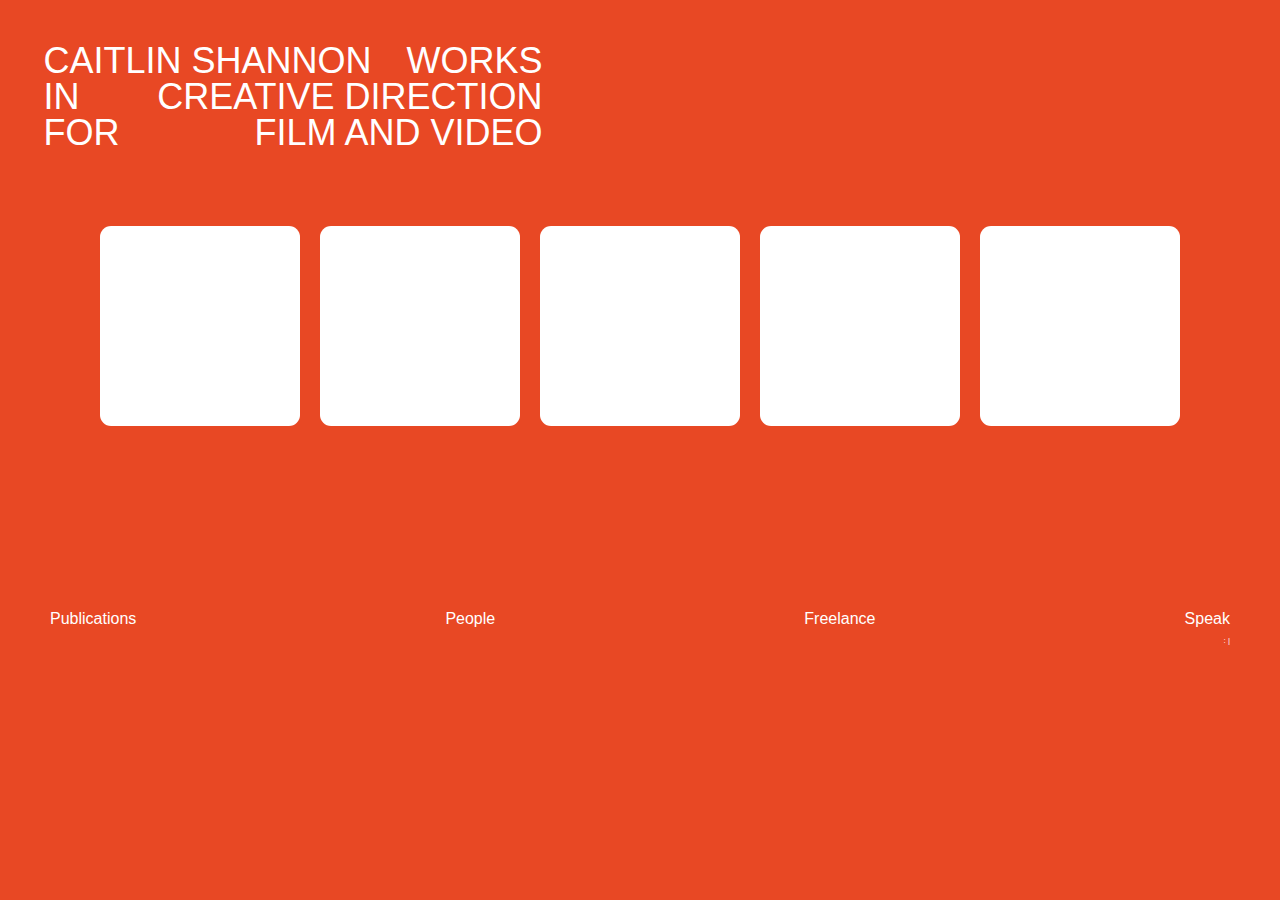
==== index.html @ 716626b8 "footer" ====
<!DOCTYPE html>
<html>
    <head>
      <title> Caitlin Shannon </title>
      <meta name="viewport" content="width=device-width,initial-scale=1.0">
      <link rel="stylesheet" href="css/reset.css">
      <link rel="stylesheet" href="css/style.css">
      <link href="https://maxcdn.bootstrapcdn.com/font-awesome/4.6.3/css/font-awesome.min.css" rel="stylesheet" integrity="sha384-T8Gy5hrqNKT+hzMclPo118YTQO6cYprQmhrYwIiQ/3axmI1hQomh7Ud2hPOy8SP1" crossorigin="anonymous">
    </head>

<body>
    <div class='container'>
        <header>
          <div class="heading">
              <h1 id='hidden-text' class='email-me'>caitlinanneshannon@gmail.com</h1>
          </div>
            <div class='heading'>
              <h1 id='name'>CAITLIN SHANNON</h1><h1>WORKS</h1>
            </div>
            <div class='heading'>
              <h1> IN </h1><h1>CREATIVE DIRECTION</h1>
            </div>
            <div class='heading'>
              <h1> FOR </h1><h1>FILM AND VIDEO</h1>
            </div>
        </header>

        <div class='film-content-wrapper desktop'>
          <div class='film-content'>
              <div class='film-box' id='film1'>
                <i class="fa-play fa" aria-hidden="true"></i>
                <iframe id='oats' src="https://player.vimeo.com/video/178778944?color=ffda46&title=0&byline=0&portrait=0" width="1000" height="563" frameborder="0" webkitallowfullscreen mozallowfullscreen allowfullscreen></iframe>
                <div class='hidden' id='oats-description'>
                  <a href='oats.html'> <p>Made with Anna Downie for Oats the Label</p> </a>
                </div>
              </div>


              <div class='film-box' id='film2'>
                <i class="fa-play fa" aria-hidden="true"></i>
                <iframe id='otis' src="https://player.vimeo.com/video/182470592?color=ffda46&title=0&byline=0&portrait=0" width="1000" height="667" frameborder="0" webkitallowfullscreen mozallowfullscreen allowfullscreen></iframe>
                <div class='hidden' id='otis-description'>
                  <a href='otis.html'><p> Otis Armada </p></a>
                </div>
              </div>

              <div class='film-box' id='film3'>
                <i class="fa-play fa" aria-hidden="true"></i>
                <iframe id='saatsuma' src="https://player.vimeo.com/video/181444154?&color=ffda46&byline=0&portrait=0" width="600" height="401" frameborder="0" webkitallowfullscreen mozallowfullscreen allowfullscreen></iframe>
                <div class='hidden' id='saatsuma-description'>
                <a href='satsuma.html'>  <p><u> Saatsuma</u> music video<br>
                  Co-Directed with Anna Downie</p></a>
                </div>
              </div>

              <div class='film-box' id='film4'>
                <i class="fa-play fa" aria-hidden="true"></i>
                <iframe id= 'sister' src="https://player.vimeo.com/video/158916520?autoplay=1color=ffda46&title=0&byline=0&portrait=0" width="1000" height="563" frameborder="0" webkitallowfullscreen mozallowfullscreen allowfullscreen></iframe>

                <div class='hidden' id='sister-description'>
                  <a href='sister.html'><p> Super 16mm film <br>
                  Made with Gianna Mazzeo for <u>Sister Studios</u> </p></a>
                </div>
              </div>


              <div class='film-box' id='film5'>
                <i class="fa-play fa" aria-hidden="true"></i>
                <iframe id='henrik' src="https://player.vimeo.com/video/139910983?color=ffda46&title=0&byline=0&portrait=0" width="1000" height="563" frameborder="0" webkitallowfullscreen mozallowfullscreen allowfullscreen></iframe>
                <div class='hidden' id='henrik-description'>
                  <a href='henrik.html'<p> Production with Cyan Studios for Henrik Vibskov </p></a>
                </div>
              </div>
          </div>
        </div>


    <div class='footer'>
      <div class= 'bottomNav'>
        <div>
          <h3 id='publicationsButton' class='navButton'>Publications <i class="fa-arrow-down fa"  aria-hidden="true"></i></h3>
          <div id='publications' class='hidden'>
            <ul><a href='http://www.coeval-magazine.com/coeval/farewell-to-summer'target="_blank">Coeval Magazine 'Sister Studios'</a></ul>
            <ul><a href='http://www.coeval-magazine.com/coeval/brutalist-order?rq=otis'target="_blank">Coeval Magazine 'Otis Armada'</a></ul>
            <ul><a href='http://www.theage.com.au/national/education/agents-of-change-step-up-and-out-20141005-10kfon.html'target="_blank"> The Age</a></ul>
            <ul>Tone Deaf Magazine</ul>
            <ul><a href='http://www.just-magazine.com/short-film-farewell-to-summer-for-sister/'target="_blank"> Just Magazine</a></ul>
            <ul><a href='http://www.campaignbrief.com/2014/10/rmit-advertising-students-inte.html'target="_blank"> Campaign Brief</a></ul>
            <ul><a href='http://aevoe.com.au/works/sister-studios'target="_blank"> Aevoe</a> </ul>
            <ul><a href='http://www.smh.com.au/national/education/agents-of-change-step-up-and-out-20141001-10kfon.html'target="_blank">Sydney Morning Herald</a></ul>
          </div>
        </div>
        <div>
          <h3 id='collaboratorsButton' class='navButton'>  People <i class="fa-arrow-down fa"  aria-hidden="true"></i></h3>
          <div id='collaborators'class='hidden'>
            <ul><a href='https://annadownie.com/'target="_blank">Anna Downie</a></ul>
            <ul><a href='https://m.soundcloud.com/makimo-1'target="_blank"> Max Shannon</a></ul>
            <ul><a href='http://giannamazzeo.com/'target="_blank"> Gianna Mazzeo</a></ul>
            <ul><a href='http://honeyfingers.com.au/'target="_blank"> Honey Fingers </a></ul>
            <ul><a href='http://lurchandchief.tumblr.com/'target="_blank"> Hayden Sommerville</a></ul>
          </div>
        </div>
        <div>
          <h3 id='freelanceButton' class='navButton'> Freelance <i class="fa-arrow-down fa" aria-hidden="true"></i></h3>
          <div id='freelance' class='hidden'>
            <ul><a href='http://www.cocoandmaximilian.com'target="_blank">COCOandMAXIMILIAN</a> </ul>
            <ul><a href='http://toothandclaw.com.au'target='_blank'>Tooth & Claw</a> </ul>
            <ul><a href'http://cyanstudios.tumblr.com'target='_blank'>Cyan Studios, Copenhagen</a> </ul>
            <ul><a href='http://marmalademelbourne.com'target='_blank'>Marmalade,  Melbourne</a></ul>
          </div>
        </div>
        <div>
          <h3 id='speakButton' class='navButton'> Speak <i class="fa-arrow-down fa"  aria-hidden="true"></i></h3>
            <div id='speak' class='hidden'>
            <ul class='email-me'>caitlinanneshannon@gmail.com</ul>
            <ul>+6143 393 0318</ul>
          </div>
        </div>
      </div>
      <div><h6 class='georgieCredit'>: |</h6> <h6 class='showGeorgie'>website by Georgie Brown </h6></div>
    </div>

    <script src="https://code.jquery.com/jquery-3.1.1.js"   integrity="sha256-16cdPddA6VdVInumRGo6IbivbERE8p7CQR3HzTBuELA="   crossorigin="anonymous"></script>
    <link href="https://maxcdn.bootstrapcdn.com/font-awesome/4.6.3/css/font-awesome.min.css" rel="stylesheet" integrity="sha384-T8Gy5hrqNKT+hzMclPo118YTQO6cYprQmhrYwIiQ/3axmI1hQomh7Ud2hPOy8SP1" crossorigin="anonymous">
    <script src='js/index.js'></script>

  </body>
</html>
---- css/style.css ----
/*@media only screen and (min-width: 500px) {*/

body {
  width: 100%;
  background-color: #e84824;
}

.container {
  width: 100%;
  display: flex;
  flex-direction: column;
  cursror: pointer;


}

header {
  flex-grow: 1;
  width: 39%;
  margin: 3% 0 0 3%;
  padding: 5px;
  display: flex;
  flex-direction: column;
}

.heading {
  display: flex;
  justify-content: space-between;

}

h1 {
  font-size: 36px;
  font-family: sans-serif;
  display: block;
  color: white;
  font-weight: 100;
}

#name:hover {
  text-decoration: underline;
  cursor: pointer;
}

/*#line1 {
  padding: 66px;
}
#line2a {
  padding: 10px;
}

#line2 {
  padding-left: 182px;
}

#line3 {
  padding-left: 265px
}*/


#hidden-text {
  display: none;
  font-size: 17px;
  color: #5075a7;
  font-style: italic;
  text-transform:uppercase;
}

.film-content-wrapper {
  display: flex;
  justify-content: center;
  align-items: center;
  padding: 60px 0 125px 0;
  width: 100%;
}

.film-content {
  width: 88%;
  display: flex;
  justify-content: center;
  flex-wrap: wrap;
  font-size: 80px;

}

p{
  font-size: 16px;
  line-height: 18px;
}

p:hover {
  color: #5075a7;
}

a:hover {
  color: #5075a7;
}

ul:hover {
  color: #5075a7;
}

a {
color: white;
text-decoration: none;}

ul {
color: white;
text-decoration: none;}



.film-box {
  width:200px;
  height: 200px;
  margin: 10px;
  /*height: 301px;*/
  display: inline-block;
  display: flex;
  flex-wrap: wrap;
  flex-direction: column;
  justify-content: center;
  background-color: white;
  align-items: center;
  border-radius: 11px;
  cursor: pointer;
}

/*#film1 {
  width: 400px;
}

#film2 {
  width: 550px;
}

#film3 {
  width: 400px;
}

#film4 {
  width: 600px;
}*/
.fa {
  font-size: 56px;
  padding: 25%;
  color: black;

}

#oats {
  display: none;
  width: 381px;
  height: 211px;
  background-color: #f00;
}

#otis {
  display: none;
  width: 307px;
  height: 211px;
  background-color: #f00;
}

#saatsuma {
  display: none;
  width: 403px;
  height: 246px;
}

#sister {
  display: none;
  width: 447px;
  height: 246px;
}

#henrik {
  display: none;
  width: 385px;
  height: 211px;
}

.player .video-wrapper {
    position: absolute;
    background-color: #f00;
  }



.hover {
  background-color: transparent;
  width:auto;
  display: inline-table;
}

.hidden {
  display: none;
  font-size: 12px;
  font-family: sans-serif;
  padding: 20px 0;
  color: white;
}

/*p {
  font-size: 12px;
}*/

.footer {
  padding: 50px;
  padding-bottom: 20px;
  display: flex;
  flex-direction: column;
  justify-content: space-between;
  color: white;
  font-family: sans-serif;

}

.clients {
  display:inline-block;
  padding: 25px;
}

h3 {
  font-size: 14px
  color: white;
}

h3:hover {
  text-decoration: underline;
}

a {
  line-height:25px;
  font-size: 16px;
  cursor: pointer;
}

ul {
  line-height:25px;
  font-size: 16px;
  cursor: pointer;
}

.website {
  display: flex;
  justify-content: flex-end;

}

.clientsDropdown{
  display:none;
}

.bottomNav {
  display: flex;
  flex-direction: row;
  justify-content: space-between;
}

.navButton {
  cursor:pointer;
  transition-timing-function: ease;
  transition-duration: 2s;
}

.fa-arrow-down {
  padding: 0;
  font-size: 5px;
  color: white;
}

h3 .fa {
  font-size: 10px;
}

.mobile-film-content-wrapper {
  display: none;
  }

#hidden-text {
  transition-timing-function: ease;
}

h6 {
  font-size: 8px;
  text-align: right;
  margin-top: 10px;
}

.showGeorgie {
  display: none;
}

/*//VIDEO PAGES//*/

  .main-container p:hover{
    color: white;
  }

  .main-container p {
    line-height: 10px;
    font-size: 14px;
    line-height: 36px;
    color: white;
    font-family: sans-serif;
  }

  .exit {
    margin-left: 10px;
  }

  .main-container h1 {
    padding: 20px 20px;
  }

  .main-container {
    display: flex;
    justify-content: center;
    flex-direction: column;
    align-items: center;
  }

  .MainVideo {
    margin: auto;
    max-width: 90%;
    height: 560px;
  }

  .mainHeader{
    margin: 6px;
  }

  .credits {
    width: 70%;
  }

  .logo {
    width: 20px;
    padding: 100px;
  }

  .logo:hover {
    content: src('logo/eggopen.png');
  }

  .screenshot {
    max-width: 80%;
    margin: 20px auto;

  }

  .collage {
    display:flex;
    flex-direction: row;
  }

  #saatsuma1 {
    width: 652px;
    height: 400px;
    margin: 10px;
  }

  .saatsumaCollage{
    height: 195px;
    width: 300px;
    margin: 10px 0 0 0;
  }

  .ontopCollage {
    display: flex;
    flex-direction: column;
  }

@media screen and (max-width: 900px) and (min-width: 200px){
    /*.desktop{
      display: none;
    }*/

    body {
      width: 92%;
      background-color: #e84824;
    }

    .container {
      width: 100%;
      display: flex;
      flex-direction: column;


    }

    header {
      flex-grow: 1;
      width: 100%;
      /*margin: 5px 0 5px 0;*/
      padding: 5px;
      display: flex;
      flex-direction: column;
    }

    .heading {
      display: flex;
      justify-content: space-between;

    }

    h1 {
      font-size: 26px;
      font-family: sans-serif;
      display: block;
      color: white;
      font-weight: 100;
    }

    #name:hover {
      text-decoration: underline;
      cursor: pointer;
    }

    .film-content-wrapper {
    display: flex;
    justify-content: center;
    align-items: center;
    padding: 60px 0 125px 0;
    width: 110%;}


    #hidden-text {
      display: none;
      font-size: 12px;
      color: white;
      font-style: italic;
      text-transform:uppercase;
    }

    .hidden {
      display: none;
      font-size: 12px;
      font-family: sans-serif;
      padding: 20px;
      color: white;

    }

    p {
      font-size: 12px;
    }

    .footer {
      right: 0;
      bottom: 0;
      left: 0;
      padding: 5px;
      padding-bottom: 20px;
      display: flex;
      flex-direction: column;
      justify-content: space-between;
      color: white;
      font-family: sans-serif;
      padding-top: 55px;
      position: inherit;

    }

    .clients {
      display:inline-block;
      padding: 25px;
    }

    h3 {
      font-size: 8px
      color: white;
    }

    a {
      line-height:25px;
      font-size: 10px;
    }

    ul {
      line-height:25px;
      font-size: 10px;
    }

    .website {
      display: flex;
      justify-content: flex-end;

    }

    .clientsDropdown{
      display:none;
    }

    .fa-arrow-down {
      padding: 0;
      font-size: 5px;
      color: white;
    }

    h3 .fa {
      font-size: 10px;
    }

    .mobile-film-content-wrapper{
      width:100%;
    }

    .mobile-film-content {
      width: 100%;
      display: flex;
      justify-content: center;
      flex-direction: column;
    }

    .mobile-film-box {
      padding:5px 0 5px 0;
    }

    p {
      font-size: 16px;
      color: white;
      padding: 5px;
      font-family: sans-serif;

    }

    .bottomNav {
      display: flex;
      flex-direction: column;
      justify-content: space-between;
    }

    .bottomNav div {
      padding:5px;
    }

    h3 {
      font-size: 17px;
    }

    .fa {
    font-size: 8px;
  }

  a {
    line-height: 17px;
    font-size: 8px;
  }

  ul {
    line-height: 17px;
    font-size: 8px;
  }

  p:hover {
    color: #5075a7;
  }

  a:hover {
    color: #5075a7;
  }

  ul:hover {
    color: #5075a7;
  }

  #sister-description{
    padding-left: 50px;
  }


  /*OATS MAIN VIDEO*/

  .OatsMainVideo{
    width: 90%;
    margin: auto;
    height: 196px;

  }
}
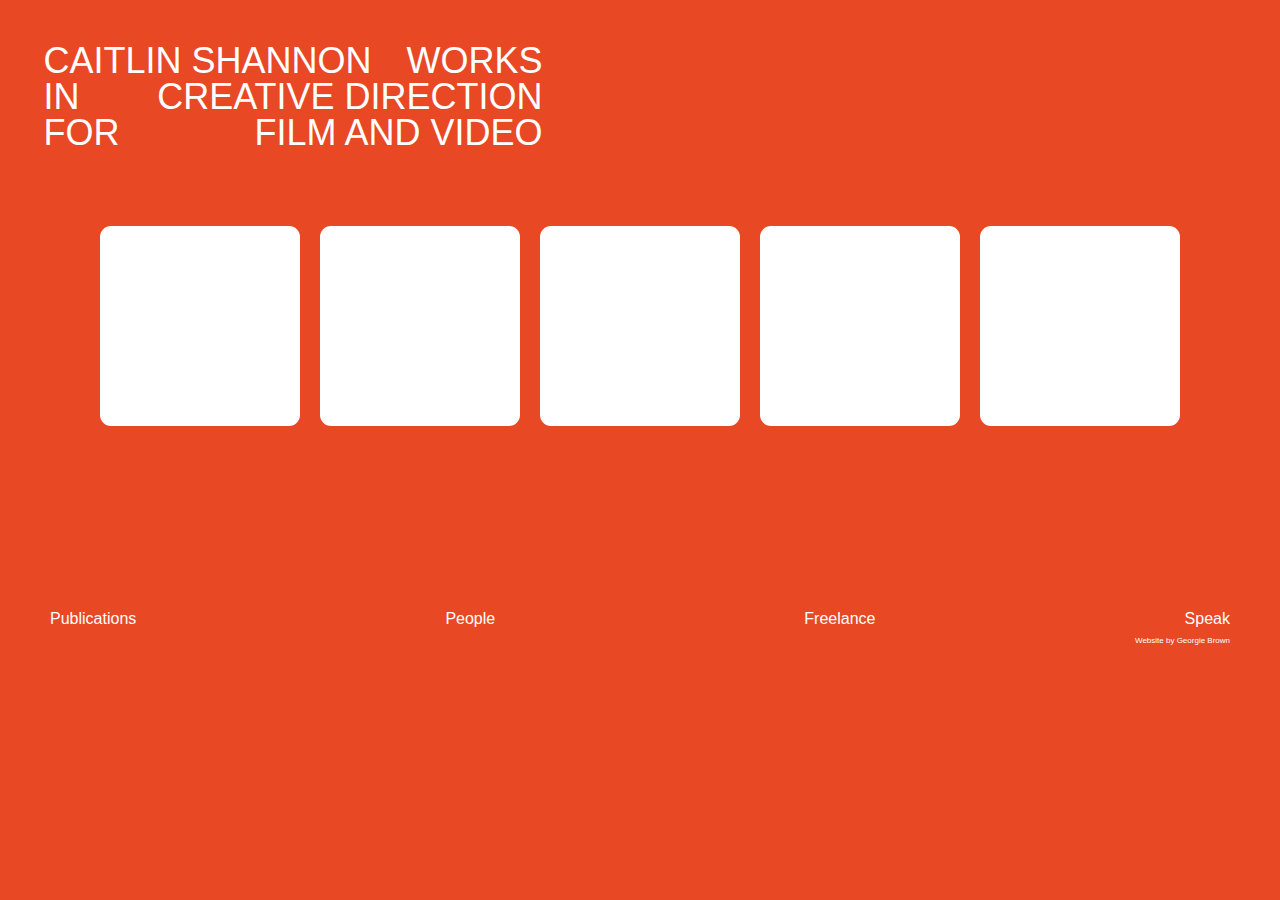
==== commit 7f39a95e: "fixed images" ====
--- a/index.html
+++ b/index.html
@@ -117,7 +117,7 @@
           </div>
         </div>
       </div>
-      <div><h6 class='georgieCredit'>: |</h6> <h6 class='showGeorgie'>website by Georgie Brown </h6></div>
+      <div><h6 class='showGeorgie'>Website by <span class='email-georgie'>Georgie Brown</span> </h6></div>
     </div>
 
     <script src="https://code.jquery.com/jquery-3.1.1.js"   integrity="sha256-16cdPddA6VdVInumRGo6IbivbERE8p7CQR3HzTBuELA="   crossorigin="anonymous"></script>
--- a/css/style.css
+++ b/css/style.css
@@ -286,11 +286,15 @@
   font-size: 8px;
   text-align: right;
   margin-top: 10px;
-}
-
-.showGeorgie {
-  display: none;
-}
+
+}
+
+.email-georgie:hover {
+  text-decoration: underline;
+  cursor: pointer;
+}
+
+
 
 /*//VIDEO PAGES//*/
 
@@ -323,7 +327,7 @@
 
   .MainVideo {
     margin: auto;
-    max-width: 90%;
+    width: 90%;
     height: 560px;
   }
 
@@ -335,42 +339,15 @@
     width: 70%;
   }
 
-  .logo {
-    width: 20px;
-    padding: 100px;
-  }
-
-  .logo:hover {
-    content: src('logo/eggopen.png');
-  }
 
   .screenshot {
-    max-width: 80%;
+    width: 80%;
     margin: 20px auto;
 
   }
-
-  .collage {
-    display:flex;
-    flex-direction: row;
-  }
-
-  #saatsuma1 {
-    width: 652px;
-    height: 400px;
-    margin: 10px;
-  }
-
-  .saatsumaCollage{
-    height: 195px;
-    width: 300px;
-    margin: 10px 0 0 0;
-  }
-
-  .ontopCollage {
-    display: flex;
-    flex-direction: column;
-  }
+.saatsumaPhoneImg{
+  width: 400px;
+}
 
 @media screen and (max-width: 900px) and (min-width: 200px){
     /*.desktop{
@@ -579,4 +556,15 @@
     height: 196px;
 
   }
-}
+
+  .MainVideo{
+  width: 90%;
+  margin: auto;
+  height: 196px;
+}
+
+.saatsumaPhoneImg{
+  padding-left: 37px;
+
+}
+}
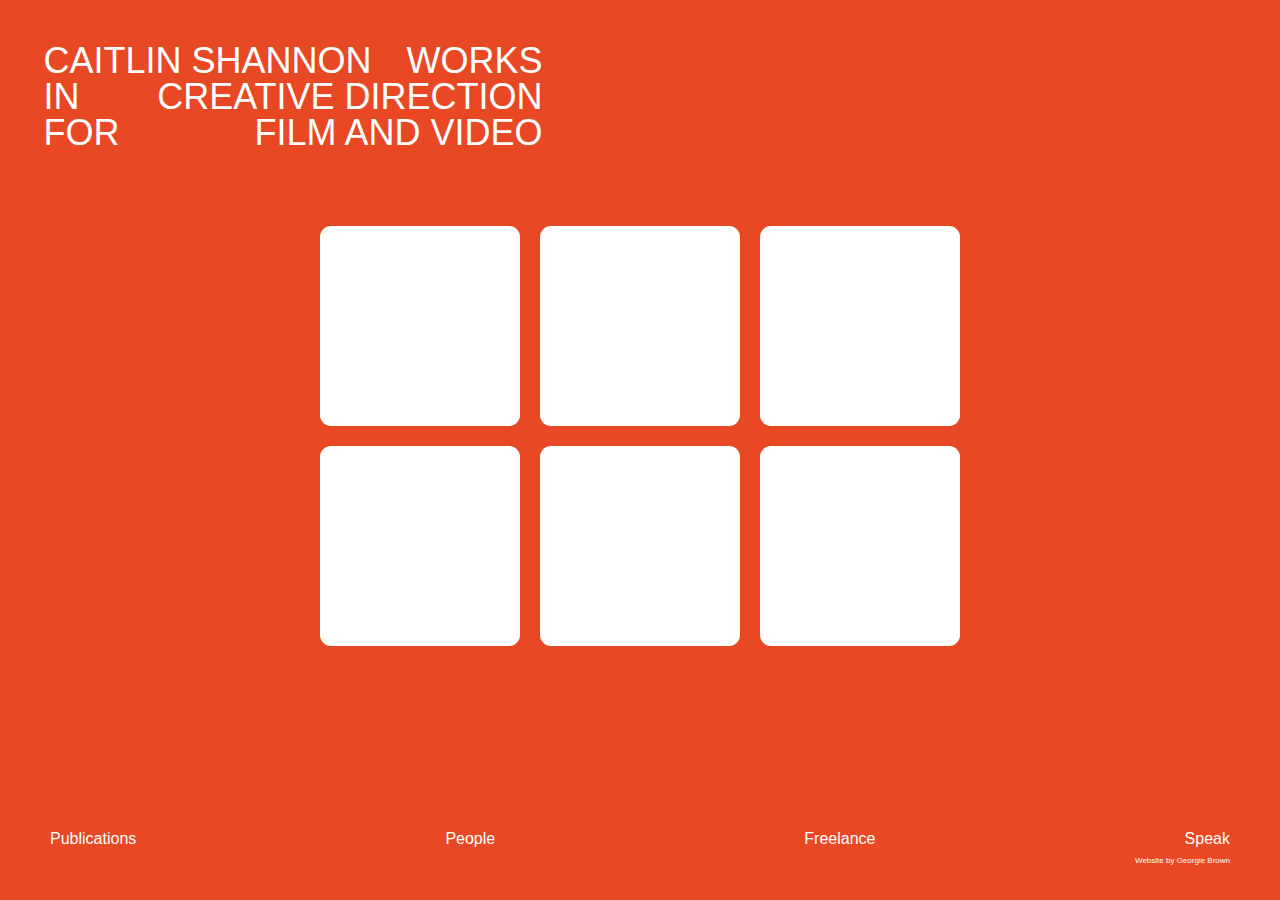
==== commit 9cbedad5: "added honey" ====
--- a/index.html
+++ b/index.html
@@ -5,6 +5,7 @@
       <meta name="viewport" content="width=device-width,initial-scale=1.0">
       <link rel="stylesheet" href="css/reset.css">
       <link rel="stylesheet" href="css/style.css">
+      <link rel="icon" type="image/png" href="images/favicon.png">
       <link href="https://maxcdn.bootstrapcdn.com/font-awesome/4.6.3/css/font-awesome.min.css" rel="stylesheet" integrity="sha384-T8Gy5hrqNKT+hzMclPo118YTQO6cYprQmhrYwIiQ/3axmI1hQomh7Ud2hPOy8SP1" crossorigin="anonymous">
     </head>
 
@@ -27,6 +28,13 @@
 
         <div class='film-content-wrapper desktop'>
           <div class='film-content'>
+
+            <div class='film-box' id='filmBee'>
+              <i class="fa-play fa" aria-hidden="true"></i>
+<iframe id='bee' src="https://player.vimeo.com/video/218330976?color=ffda46&byline=0" width="640" height="427" frameborder="0" webkitallowfullscreen mozallowfullscreen allowfullscreen></iframe>              <div class='hidden' id='bee-description'>
+                <a href='bee.html'> <p>Made with Anna Downie for Honey Fingers</p> </a>
+              </div>
+            </div>
               <div class='film-box' id='film1'>
                 <i class="fa-play fa" aria-hidden="true"></i>
                 <iframe id='oats' src="https://player.vimeo.com/video/178778944?color=ffda46&title=0&byline=0&portrait=0" width="1000" height="563" frameborder="0" webkitallowfullscreen mozallowfullscreen allowfullscreen></iframe>
@@ -121,7 +129,6 @@
     </div>
 
     <script src="https://code.jquery.com/jquery-3.1.1.js"   integrity="sha256-16cdPddA6VdVInumRGo6IbivbERE8p7CQR3HzTBuELA="   crossorigin="anonymous"></script>
-    <link href="https://maxcdn.bootstrapcdn.com/font-awesome/4.6.3/css/font-awesome.min.css" rel="stylesheet" integrity="sha384-T8Gy5hrqNKT+hzMclPo118YTQO6cYprQmhrYwIiQ/3axmI1hQomh7Ud2hPOy8SP1" crossorigin="anonymous">
     <script src='js/index.js'></script>
 
   </body>
--- a/css/style.css
+++ b/css/style.css
@@ -37,7 +37,12 @@
   font-weight: 100;
 }
 
+#name {
+  transition: text-decoration 0.5s ease;
+}
+
 #name:hover {
+
   text-decoration: underline;
   cursor: pointer;
 }
@@ -75,7 +80,7 @@
 }
 
 .film-content {
-  width: 88%;
+  width: 61%;
   display: flex;
   justify-content: center;
   flex-wrap: wrap;
@@ -86,6 +91,7 @@
 p{
   font-size: 16px;
   line-height: 18px;
+  transition: color 2s ease;
 }
 
 p:hover {
@@ -147,19 +153,29 @@
   color: black;
 
 }
-
-#oats {
+#player {
+  background: #e84824!important;
+
+}
+#bee {
   display: none;
   width: 381px;
   height: 211px;
-  background-color: #f00;
+  background-color: #e84824;
+}
+
+#oats {
+  display: none;
+  width: 381px;
+  height: 211px;
+  background-color: #e84824;
 }
 
 #otis {
   display: none;
   width: 307px;
   height: 211px;
-  background-color: #f00;
+  background-color: #e84824!important;
 }
 
 #saatsuma {
@@ -182,7 +198,7 @@
 
 .player .video-wrapper {
     position: absolute;
-    background-color: #f00;
+    background-color: #e84824;
   }
 
 
@@ -260,8 +276,6 @@
 
 .navButton {
   cursor:pointer;
-  transition-timing-function: ease;
-  transition-duration: 2s;
 }
 
 .fa-arrow-down {
@@ -279,7 +293,6 @@
   }
 
 #hidden-text {
-  transition-timing-function: ease;
 }
 
 h6 {
@@ -391,6 +404,7 @@
     }
 
     #name:hover {
+      transition: text-decoration 0.5s ease;
       text-decoration: underline;
       cursor: pointer;
     }
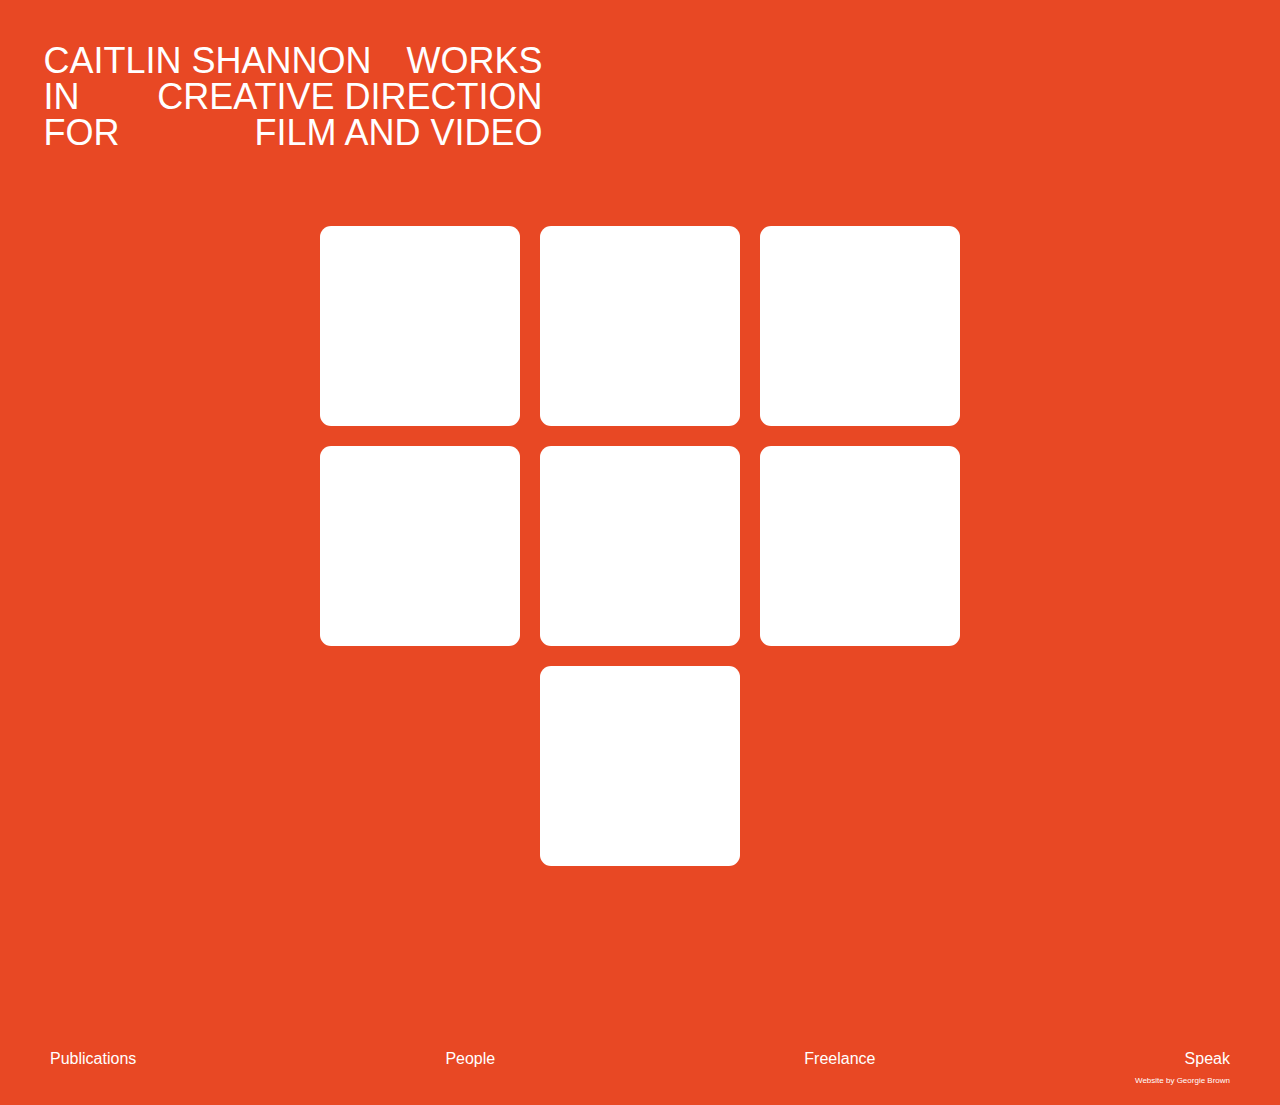
==== commit c9bd22de: "siesta" ====
--- a/index.html
+++ b/index.html
@@ -29,9 +29,20 @@
         <div class='film-content-wrapper desktop'>
           <div class='film-content'>
 
+            <div class='film-box' id='siestaFilm'>
+              <i class="fa-play fa" aria-hidden="true"></i>
+              <iframe  id= "siesta" src="https://player.vimeo.com/video/248236439?color=e84824&title=0&byline=0&portrait=0" width="640" height="360" frameborder="0" webkitallowfullscreen mozallowfullscreen allowfullscreen></iframe>
+              <div class='hidden' id='siesta-description'>
+              <a href=''> <p>Made with Anna Downie for Siesta Studios</p> </a>
+              </div>
+            </div>
+
+
+
             <div class='film-box' id='filmBee'>
               <i class="fa-play fa" aria-hidden="true"></i>
-<iframe id='bee' src="https://player.vimeo.com/video/218330976?color=ffda46&byline=0" width="640" height="427" frameborder="0" webkitallowfullscreen mozallowfullscreen allowfullscreen></iframe>              <div class='hidden' id='bee-description'>
+                <iframe id='bee' src="https://player.vimeo.com/video/218330976?color=ffda46&byline=0" width="640" height="427" frameborder="0" webkitallowfullscreen mozallowfullscreen allowfullscreen></iframe>
+                <div class='hidden' id='bee-description'>
                 <a href='bee.html'> <p>Made with Anna Downie for Honey Fingers</p> </a>
               </div>
             </div>
@@ -63,7 +74,7 @@
 
               <div class='film-box' id='film4'>
                 <i class="fa-play fa" aria-hidden="true"></i>
-                <iframe id= 'sister' src="https://player.vimeo.com/video/158916520?autoplay=1color=ffda46&title=0&byline=0&portrait=0" width="1000" height="563" frameborder="0" webkitallowfullscreen mozallowfullscreen allowfullscreen></iframe>
+                <iframe id= 'sister' src="https://player.vimeo.com/video/158916520?autoplay=0color=ffda46&title=0&byline=0&portrait=0" width="1000" height="563" frameborder="0" webkitallowfullscreen mozallowfullscreen allowfullscreen></iframe>
 
                 <div class='hidden' id='sister-description'>
                   <a href='sister.html'><p> Super 16mm film <br>
--- a/css/style.css
+++ b/css/style.css
@@ -157,6 +157,11 @@
   background: #e84824!important;
 
 }
+
+#siesta {
+  display: none;
+}
+
 #bee {
   display: none;
   width: 381px;
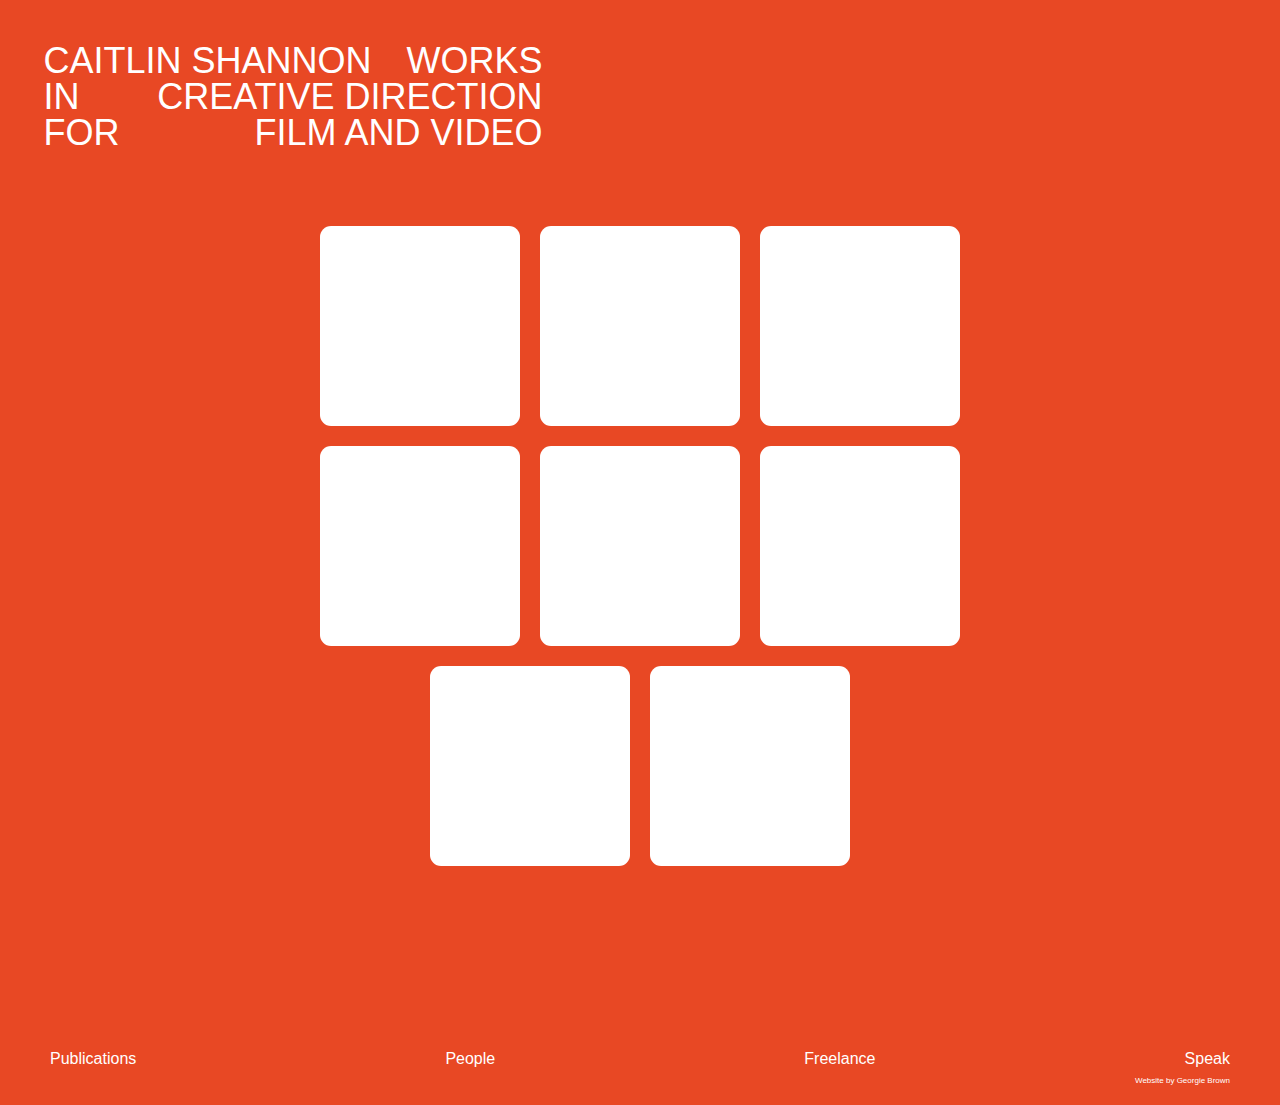
==== commit 1ba897d3: "update" ====
--- a/index.html
+++ b/index.html
@@ -29,6 +29,14 @@
         <div class='film-content-wrapper desktop'>
           <div class='film-content'>
 
+            <div class='film-box' id='radicalFilm'>
+              <i class="fa-play fa" aria-hidden="true"></i>
+              <iframe id="radical" src="https://player.vimeo.com/video/265481082?color=e84824&title=0&byline=0&portrait=0" style="width="640" height="360" frameborder="0"" webkitallowfullscreen mozallowfullscreen allowfullscreen></iframe>
+              <div class='hidden' id='radical-description'>
+              <a href=''> <p></p> </a>
+              </div>
+            </div>
+
             <div class='film-box' id='siestaFilm'>
               <i class="fa-play fa" aria-hidden="true"></i>
               <iframe  id= "siesta" src="https://player.vimeo.com/video/248236439?color=e84824&title=0&byline=0&portrait=0" width="640" height="360" frameborder="0" webkitallowfullscreen mozallowfullscreen allowfullscreen></iframe>
@@ -43,7 +51,7 @@
               <i class="fa-play fa" aria-hidden="true"></i>
                 <iframe id='bee' src="https://player.vimeo.com/video/218330976?color=ffda46&byline=0" width="640" height="427" frameborder="0" webkitallowfullscreen mozallowfullscreen allowfullscreen></iframe>
                 <div class='hidden' id='bee-description'>
-                <a href='bee.html'> <p>Made with Anna Downie for Honey Fingers</p> </a>
+                 <p>Made with Anna Downie for Honey Fingers</p> 
               </div>
             </div>
               <div class='film-box' id='film1'>
--- a/css/style.css
+++ b/css/style.css
@@ -160,6 +160,7 @@
 
 #siesta {
   display: none;
+  max-width: 100%;
 }
 
 #bee {
@@ -196,6 +197,12 @@
 }
 
 #henrik {
+  display: none;
+  width: 385px;
+  height: 211px;
+}
+
+#radical {
   display: none;
   width: 385px;
   height: 211px;
